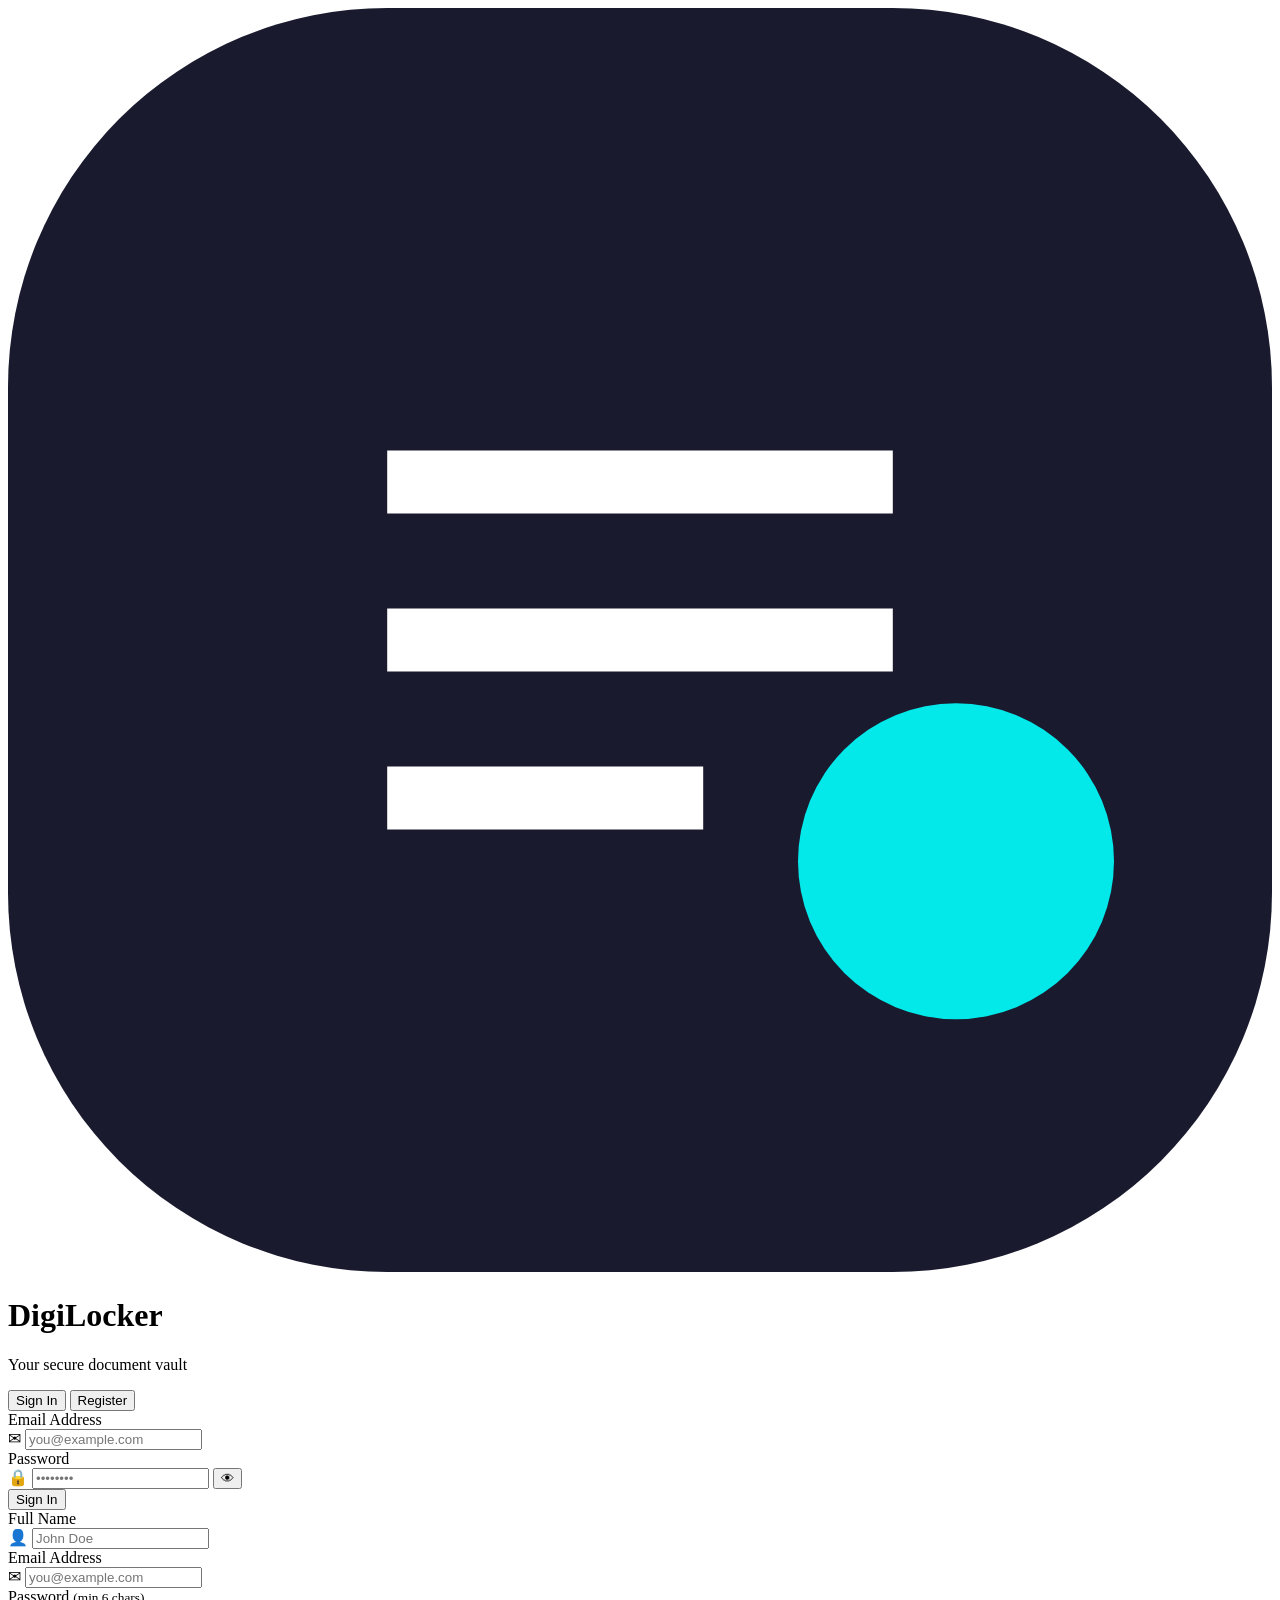
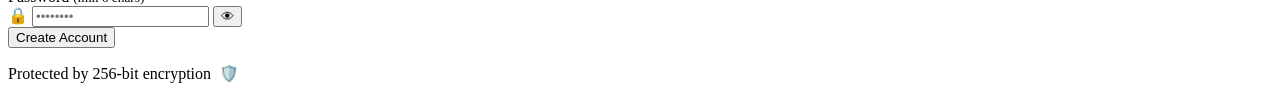
==== index.html @ 4f8f4fd8 "final commit" ====
<!DOCTYPE html>
<html lang="en">
<head>
  <meta charset="UTF-8" />
  <meta name="viewport" content="width=device-width, initial-scale=1.0" />
  <title>DigiLocker — Secure Document Vault</title>
  <link rel="preconnect" href="https://fonts.googleapis.com" />
  <link href="https://fonts.googleapis.com/css2?family=Syne:wght@400;600;700;800&family=DM+Sans:wght@300;400;500&display=swap" rel="stylesheet" />
  <link rel="stylesheet" href="css/style.css" />
</head>
<body class="auth-page">

  <!-- Animated background grid -->
  <div class="bg-grid"></div>
  <div class="bg-orb orb-1"></div>
  <div class="bg-orb orb-2"></div>

  <div class="auth-container">
    <!-- Brand -->
    <div class="brand">
      <div class="brand-icon">
        <svg viewBox="0 0 40 40" fill="none" xmlns="http://www.w3.org/2000/svg">
          <rect width="40" height="40" rx="12" fill="url(#grad)"/>
          <path d="M12 14h16v2H12zM12 19h16v2H12zM12 24h10v2H12z" fill="#fff"/>
          <circle cx="30" cy="27" r="5" fill="#0ff" opacity="0.9"/>
          <defs>
            <linearGradient id="grad" x1="0" y1="0" x2="40" y2="40">
              <stop offset="0%" stop-color="#1a1a2e"/>
              <stop offset="100%" stop-color="#16213e"/>
            </linearGradient>
          </defs>
        </svg>
      </div>
      <div>
        <h1 class="brand-name">DigiLocker</h1>
        <p class="brand-tagline">Your secure document vault</p>
      </div>
    </div>

    <!-- Auth Card -->
    <div class="auth-card" id="authCard">
      <!-- Tab Switcher -->
      <div class="tab-row">
        <button class="tab-btn active" id="loginTab" onclick="switchTab('login')">Sign In</button>
        <button class="tab-btn" id="registerTab" onclick="switchTab('register')">Register</button>
        <div class="tab-indicator" id="tabIndicator"></div>
      </div>

      <!-- Error / Success Banner -->
      <div class="alert" id="alert" style="display:none"></div>

      <!-- ── Login Form ── -->
      <form id="loginForm" class="auth-form" onsubmit="handleLogin(event)">
        <div class="field">
          <label>Email Address</label>
          <div class="input-wrap">
            <span class="input-icon">✉</span>
            <input type="email" id="loginEmail" placeholder="you@example.com" required />
          </div>
        </div>
        <div class="field">
          <label>Password</label>
          <div class="input-wrap">
            <span class="input-icon">🔒</span>
            <input type="password" id="loginPassword" placeholder="••••••••" required />
            <button type="button" class="eye-btn" onclick="togglePw('loginPassword')">👁</button>
          </div>
        </div>
        <button type="submit" class="btn-primary" id="loginBtn">
          <span class="btn-text">Sign In</span>
          <span class="btn-loader" style="display:none">⏳</span>
        </button>
      </form>

      <!-- ── Register Form ── -->
      <form id="registerForm" class="auth-form hidden" onsubmit="handleRegister(event)">
        <div class="field">
          <label>Full Name</label>
          <div class="input-wrap">
            <span class="input-icon">👤</span>
            <input type="text" id="regName" placeholder="John Doe" required />
          </div>
        </div>
        <div class="field">
          <label>Email Address</label>
          <div class="input-wrap">
            <span class="input-icon">✉</span>
            <input type="email" id="regEmail" placeholder="you@example.com" required />
          </div>
        </div>
        <div class="field">
          <label>Password <small>(min 6 chars)</small></label>
          <div class="input-wrap">
            <span class="input-icon">🔒</span>
            <input type="password" id="regPassword" placeholder="••••••••" required minlength="6" />
            <button type="button" class="eye-btn" onclick="togglePw('regPassword')">👁</button>
          </div>
        </div>
        <button type="submit" class="btn-primary" id="registerBtn">
          <span class="btn-text">Create Account</span>
          <span class="btn-loader" style="display:none">⏳</span>
        </button>
      </form>

      <p class="auth-footer">Protected by 256-bit encryption &nbsp;🛡️</p>
    </div>
  </div>

  <script src="js/config.js"></script>
  <script src="js/auth.js"></script>
</body>
</html>
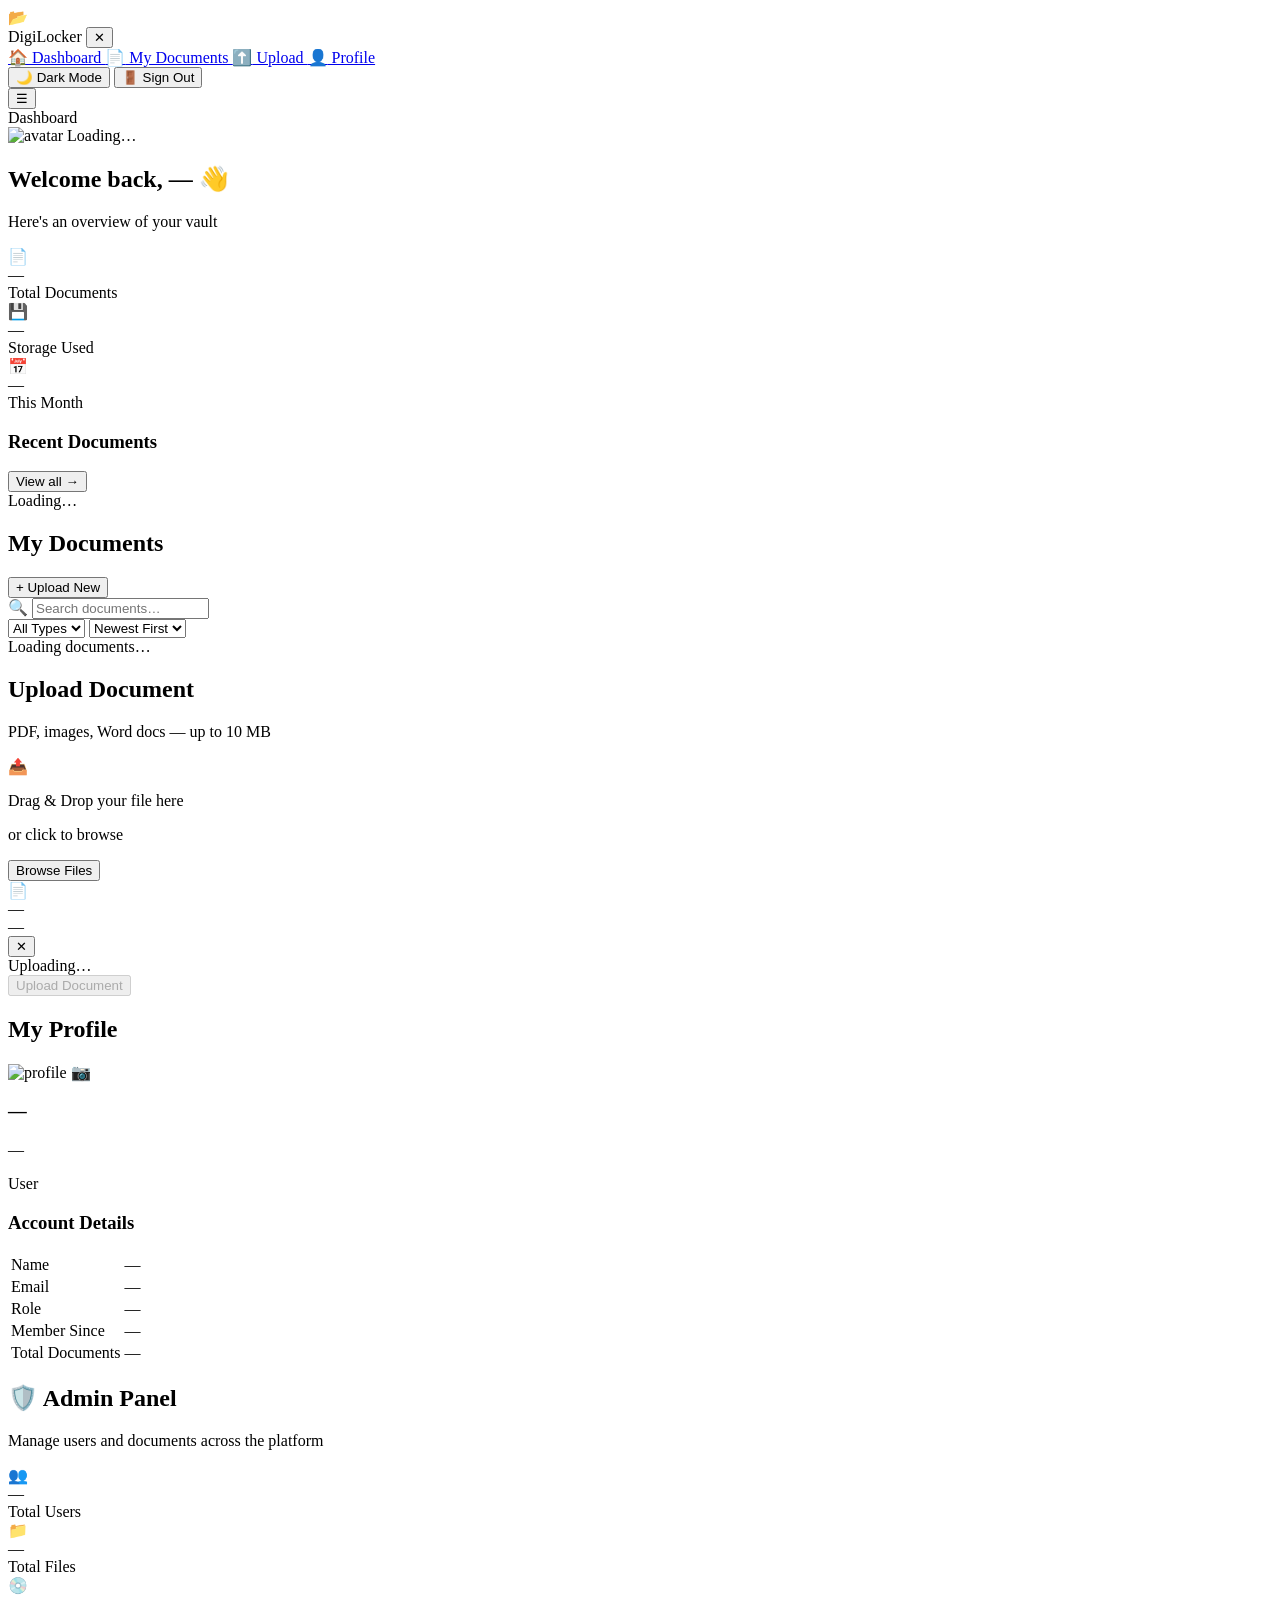
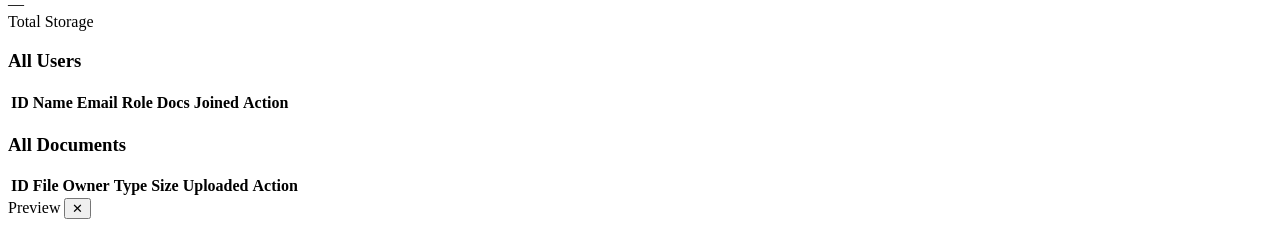
==== commit b1d21a61: "Rename frontend/index.html to index.html" ====
--- a/index.html
+++ b/index.html
@@ -3,110 +3,297 @@
 <head>
   <meta charset="UTF-8" />
   <meta name="viewport" content="width=device-width, initial-scale=1.0" />
-  <title>DigiLocker — Secure Document Vault</title>
+  <title>DigiLocker — Dashboard</title>
   <link rel="preconnect" href="https://fonts.googleapis.com" />
   <link href="https://fonts.googleapis.com/css2?family=Syne:wght@400;600;700;800&family=DM+Sans:wght@300;400;500&display=swap" rel="stylesheet" />
   <link rel="stylesheet" href="css/style.css" />
 </head>
-<body class="auth-page">
-
-  <!-- Animated background grid -->
-  <div class="bg-grid"></div>
-  <div class="bg-orb orb-1"></div>
-  <div class="bg-orb orb-2"></div>
-
-  <div class="auth-container">
-    <!-- Brand -->
-    <div class="brand">
-      <div class="brand-icon">
-        <svg viewBox="0 0 40 40" fill="none" xmlns="http://www.w3.org/2000/svg">
-          <rect width="40" height="40" rx="12" fill="url(#grad)"/>
-          <path d="M12 14h16v2H12zM12 19h16v2H12zM12 24h10v2H12z" fill="#fff"/>
-          <circle cx="30" cy="27" r="5" fill="#0ff" opacity="0.9"/>
-          <defs>
-            <linearGradient id="grad" x1="0" y1="0" x2="40" y2="40">
-              <stop offset="0%" stop-color="#1a1a2e"/>
-              <stop offset="100%" stop-color="#16213e"/>
-            </linearGradient>
-          </defs>
-        </svg>
+<body class="dashboard-page">
+
+  <!-- ── Sidebar ───────────────────────────────────────────── -->
+  <aside class="sidebar" id="sidebar">
+    <div class="sidebar-brand">
+      <div class="brand-icon-sm">📂</div>
+      <span class="brand-name-sm">DigiLocker</span>
+      <button class="close-sidebar-btn" onclick="toggleSidebar()">✕</button>
+    </div>
+
+    <nav class="sidebar-nav">
+      <a href="#" class="nav-item active" data-page="dashboard" onclick="navigateTo('dashboard', this)">
+        <span class="nav-icon">🏠</span> Dashboard
+      </a>
+      <a href="#" class="nav-item" data-page="documents" onclick="navigateTo('documents', this)">
+        <span class="nav-icon">📄</span> My Documents
+      </a>
+      <a href="#" class="nav-item" data-page="upload" onclick="navigateTo('upload', this)">
+        <span class="nav-icon">⬆️</span> Upload
+      </a>
+      <a href="#" class="nav-item" data-page="profile" onclick="navigateTo('profile', this)">
+        <span class="nav-icon">👤</span> Profile
+      </a>
+      <a href="#" class="nav-item" id="adminNavItem" data-page="admin" onclick="navigateTo('admin', this)" style="display:none">
+        <span class="nav-icon">🛡️</span> Admin Panel
+      </a>
+    </nav>
+
+    <div class="sidebar-bottom">
+      <button class="dark-toggle" id="darkToggle" onclick="toggleDark()">🌙 Dark Mode</button>
+      <button class="logout-btn" onclick="logout()">🚪 Sign Out</button>
+    </div>
+  </aside>
+
+  <!-- Overlay for mobile sidebar -->
+  <div class="sidebar-overlay" id="sidebarOverlay" onclick="toggleSidebar()"></div>
+
+  <!-- ── Main Area ─────────────────────────────────────────── -->
+  <div class="main-area">
+    <!-- Topbar -->
+    <header class="topbar">
+      <button class="menu-btn" onclick="toggleSidebar()">☰</button>
+      <div class="topbar-title" id="topbarTitle">Dashboard</div>
+      <div class="topbar-actions">
+        <div class="user-chip" id="userChip">
+          <img class="avatar-sm" id="topbarAvatar" src="https://api.dicebear.com/7.x/initials/svg?seed=U" alt="avatar"/>
+          <span id="topbarName">Loading…</span>
+        </div>
       </div>
-      <div>
-        <h1 class="brand-name">DigiLocker</h1>
-        <p class="brand-tagline">Your secure document vault</p>
+    </header>
+
+    <!-- ── Pages ── -->
+    <main class="content">
+
+      <!-- DASHBOARD PAGE -->
+      <section class="page active" id="page-dashboard">
+        <div class="page-header">
+          <h2>Welcome back, <span id="welcomeName">—</span> 👋</h2>
+          <p class="sub">Here's an overview of your vault</p>
+        </div>
+
+        <!-- Stats Cards -->
+        <div class="stats-grid">
+          <div class="stat-card teal">
+            <div class="stat-icon">📄</div>
+            <div class="stat-info">
+              <div class="stat-num" id="statDocs">—</div>
+              <div class="stat-label">Total Documents</div>
+            </div>
+          </div>
+          <div class="stat-card amber">
+            <div class="stat-icon">💾</div>
+            <div class="stat-info">
+              <div class="stat-num" id="statSize">—</div>
+              <div class="stat-label">Storage Used</div>
+            </div>
+          </div>
+          <div class="stat-card violet">
+            <div class="stat-icon">📅</div>
+            <div class="stat-info">
+              <div class="stat-num" id="statRecent">—</div>
+              <div class="stat-label">This Month</div>
+            </div>
+          </div>
+        </div>
+
+        <!-- Recent Documents -->
+        <div class="section-card">
+          <div class="section-head">
+            <h3>Recent Documents</h3>
+            <button class="btn-link" onclick="navigateTo('documents')">View all →</button>
+          </div>
+          <div class="doc-list" id="recentDocs">
+            <div class="loading-msg">Loading…</div>
+          </div>
+        </div>
+      </section>
+
+      <!-- DOCUMENTS PAGE -->
+      <section class="page" id="page-documents">
+        <div class="page-header">
+          <h2>My Documents</h2>
+          <button class="btn-primary sm" onclick="navigateTo('upload')">+ Upload New</button>
+        </div>
+
+        <!-- Search + Filter Bar -->
+        <div class="filter-bar">
+          <div class="search-wrap">
+            <span>🔍</span>
+            <input type="text" id="searchInput" placeholder="Search documents…" oninput="searchDocs()" />
+          </div>
+          <select id="typeFilter" onchange="searchDocs()">
+            <option value="">All Types</option>
+            <option value="pdf">PDF</option>
+            <option value="jpg">JPG</option>
+            <option value="png">PNG</option>
+            <option value="docx">DOCX</option>
+            <option value="txt">TXT</option>
+          </select>
+          <select id="sortSelect" onchange="searchDocs()">
+            <option value="newest">Newest First</option>
+            <option value="oldest">Oldest First</option>
+            <option value="name">Name A–Z</option>
+          </select>
+        </div>
+
+        <div class="doc-grid" id="docGrid">
+          <div class="loading-msg">Loading documents…</div>
+        </div>
+      </section>
+
+      <!-- UPLOAD PAGE -->
+      <section class="page" id="page-upload">
+        <div class="page-header">
+          <h2>Upload Document</h2>
+          <p class="sub">PDF, images, Word docs — up to 10 MB</p>
+        </div>
+
+        <div class="upload-card">
+          <div class="drop-zone" id="dropZone"
+               ondragover="event.preventDefault(); this.classList.add('dragover')"
+               ondragleave="this.classList.remove('dragover')"
+               ondrop="handleDrop(event)">
+            <div class="drop-icon">📤</div>
+            <p class="drop-title">Drag &amp; Drop your file here</p>
+            <p class="drop-sub">or click to browse</p>
+            <input type="file" id="fileInput" hidden
+                   accept=".pdf,.png,.jpg,.jpeg,.gif,.webp,.doc,.docx,.txt"
+                   onchange="handleFileSelect(event)" />
+            <button type="button" class="btn-secondary" onclick="document.getElementById('fileInput').click()">
+              Browse Files
+            </button>
+          </div>
+
+          <!-- Preview -->
+          <div class="file-preview hidden" id="filePreview">
+            <div class="preview-icon" id="previewIcon">📄</div>
+            <div class="preview-info">
+              <div class="preview-name" id="previewName">—</div>
+              <div class="preview-size" id="previewSize">—</div>
+            </div>
+            <button class="remove-file" onclick="clearFile()">✕</button>
+          </div>
+
+          <div class="upload-progress hidden" id="uploadProgress">
+            <div class="progress-bar"><div class="progress-fill" id="progressFill"></div></div>
+            <span id="progressText">Uploading…</span>
+          </div>
+
+          <button class="btn-primary" id="uploadBtn" onclick="uploadFile()" disabled>
+            Upload Document
+          </button>
+        </div>
+
+        <div class="alert" id="uploadAlert" style="display:none"></div>
+      </section>
+
+      <!-- PROFILE PAGE -->
+      <section class="page" id="page-profile">
+        <div class="page-header">
+          <h2>My Profile</h2>
+        </div>
+
+        <div class="profile-card">
+          <div class="profile-pic-wrap">
+            <img class="profile-pic" id="profilePic" src="" alt="profile" />
+            <label class="pic-edit-btn" for="picInput">📷</label>
+            <input type="file" id="picInput" hidden accept="image/*" onchange="uploadProfilePic(event)" />
+          </div>
+          <div class="profile-info">
+            <h3 id="profileName">—</h3>
+            <p id="profileEmail">—</p>
+            <span class="badge" id="profileBadge">User</span>
+          </div>
+        </div>
+
+        <div class="section-card">
+          <h3>Account Details</h3>
+          <table class="info-table">
+            <tr><td>Name</td><td id="infoName">—</td></tr>
+            <tr><td>Email</td><td id="infoEmail">—</td></tr>
+            <tr><td>Role</td><td id="infoRole">—</td></tr>
+            <tr><td>Member Since</td><td id="infoJoined">—</td></tr>
+            <tr><td>Total Documents</td><td id="infoDocCount">—</td></tr>
+          </table>
+        </div>
+      </section>
+
+      <!-- ADMIN PAGE -->
+      <section class="page" id="page-admin">
+        <div class="page-header">
+          <h2>🛡️ Admin Panel</h2>
+          <p class="sub">Manage users and documents across the platform</p>
+        </div>
+
+        <!-- Admin Stats -->
+        <div class="stats-grid" id="adminStats">
+          <div class="stat-card teal">
+            <div class="stat-icon">👥</div>
+            <div class="stat-info">
+              <div class="stat-num" id="adminUserCount">—</div>
+              <div class="stat-label">Total Users</div>
+            </div>
+          </div>
+          <div class="stat-card amber">
+            <div class="stat-icon">📁</div>
+            <div class="stat-info">
+              <div class="stat-num" id="adminDocCount">—</div>
+              <div class="stat-label">Total Files</div>
+            </div>
+          </div>
+          <div class="stat-card violet">
+            <div class="stat-icon">💿</div>
+            <div class="stat-info">
+              <div class="stat-num" id="adminTotalSize">—</div>
+              <div class="stat-label">Total Storage</div>
+            </div>
+          </div>
+        </div>
+
+        <!-- Users Table -->
+        <div class="section-card">
+          <h3>All Users</h3>
+          <div class="table-wrap">
+            <table class="data-table" id="usersTable">
+              <thead>
+                <tr>
+                  <th>ID</th><th>Name</th><th>Email</th><th>Role</th><th>Docs</th><th>Joined</th><th>Action</th>
+                </tr>
+              </thead>
+              <tbody id="usersTableBody"></tbody>
+            </table>
+          </div>
+        </div>
+
+        <!-- Documents Table -->
+        <div class="section-card">
+          <h3>All Documents</h3>
+          <div class="table-wrap">
+            <table class="data-table" id="adminDocsTable">
+              <thead>
+                <tr>
+                  <th>ID</th><th>File</th><th>Owner</th><th>Type</th><th>Size</th><th>Uploaded</th><th>Action</th>
+                </tr>
+              </thead>
+              <tbody id="adminDocsBody"></tbody>
+            </table>
+          </div>
+        </div>
+      </section>
+
+    </main>
+  </div>
+
+  <!-- Preview Modal -->
+  <div class="modal-overlay hidden" id="previewModal">
+    <div class="modal">
+      <div class="modal-header">
+        <span id="modalTitle">Preview</span>
+        <button onclick="closeModal()">✕</button>
       </div>
-    </div>
-
-    <!-- Auth Card -->
-    <div class="auth-card" id="authCard">
-      <!-- Tab Switcher -->
-      <div class="tab-row">
-        <button class="tab-btn active" id="loginTab" onclick="switchTab('login')">Sign In</button>
-        <button class="tab-btn" id="registerTab" onclick="switchTab('register')">Register</button>
-        <div class="tab-indicator" id="tabIndicator"></div>
-      </div>
-
-      <!-- Error / Success Banner -->
-      <div class="alert" id="alert" style="display:none"></div>
-
-      <!-- ── Login Form ── -->
-      <form id="loginForm" class="auth-form" onsubmit="handleLogin(event)">
-        <div class="field">
-          <label>Email Address</label>
-          <div class="input-wrap">
-            <span class="input-icon">✉</span>
-            <input type="email" id="loginEmail" placeholder="you@example.com" required />
-          </div>
-        </div>
-        <div class="field">
-          <label>Password</label>
-          <div class="input-wrap">
-            <span class="input-icon">🔒</span>
-            <input type="password" id="loginPassword" placeholder="••••••••" required />
-            <button type="button" class="eye-btn" onclick="togglePw('loginPassword')">👁</button>
-          </div>
-        </div>
-        <button type="submit" class="btn-primary" id="loginBtn">
-          <span class="btn-text">Sign In</span>
-          <span class="btn-loader" style="display:none">⏳</span>
-        </button>
-      </form>
-
-      <!-- ── Register Form ── -->
-      <form id="registerForm" class="auth-form hidden" onsubmit="handleRegister(event)">
-        <div class="field">
-          <label>Full Name</label>
-          <div class="input-wrap">
-            <span class="input-icon">👤</span>
-            <input type="text" id="regName" placeholder="John Doe" required />
-          </div>
-        </div>
-        <div class="field">
-          <label>Email Address</label>
-          <div class="input-wrap">
-            <span class="input-icon">✉</span>
-            <input type="email" id="regEmail" placeholder="you@example.com" required />
-          </div>
-        </div>
-        <div class="field">
-          <label>Password <small>(min 6 chars)</small></label>
-          <div class="input-wrap">
-            <span class="input-icon">🔒</span>
-            <input type="password" id="regPassword" placeholder="••••••••" required minlength="6" />
-            <button type="button" class="eye-btn" onclick="togglePw('regPassword')">👁</button>
-          </div>
-        </div>
-        <button type="submit" class="btn-primary" id="registerBtn">
-          <span class="btn-text">Create Account</span>
-          <span class="btn-loader" style="display:none">⏳</span>
-        </button>
-      </form>
-
-      <p class="auth-footer">Protected by 256-bit encryption &nbsp;🛡️</p>
+      <div class="modal-body" id="modalBody"></div>
     </div>
   </div>
 
   <script src="js/config.js"></script>
-  <script src="js/auth.js"></script>
+  <script src="js/dashboard.js"></script>
 </body>
 </html>
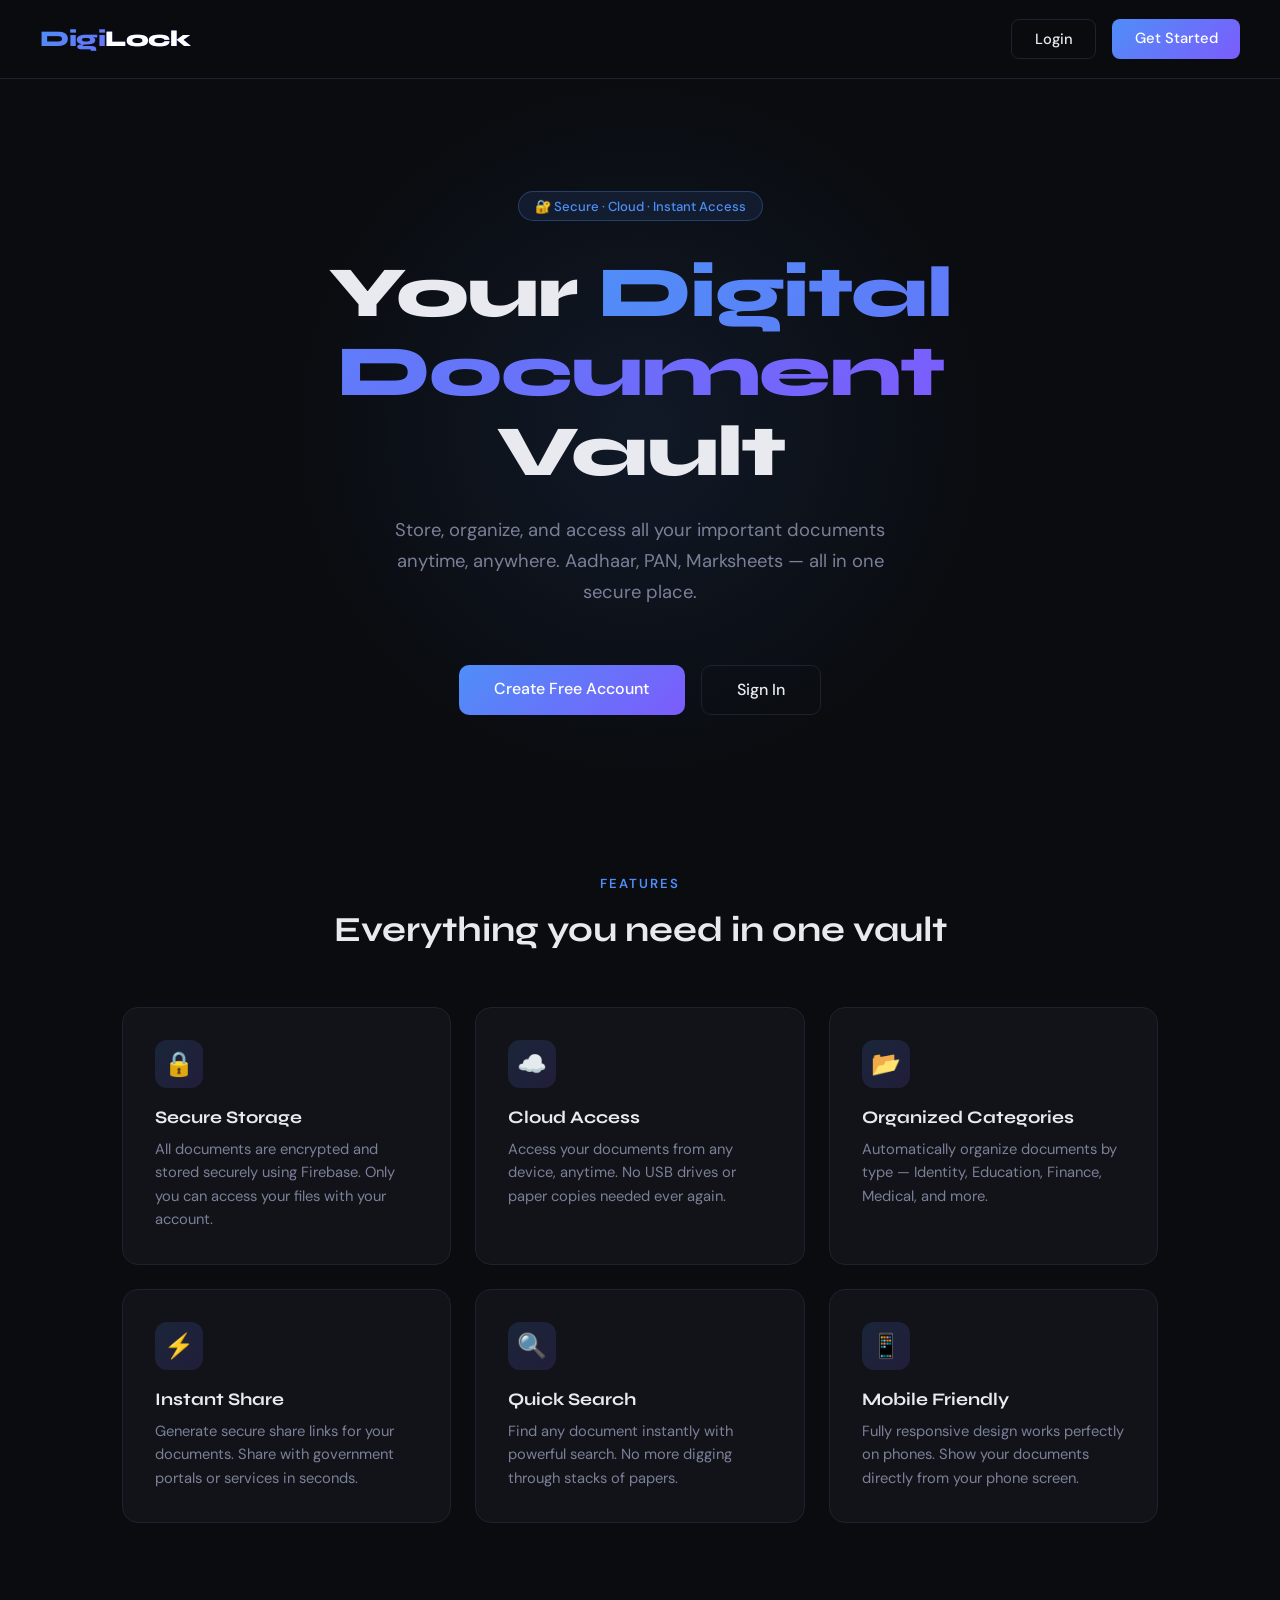
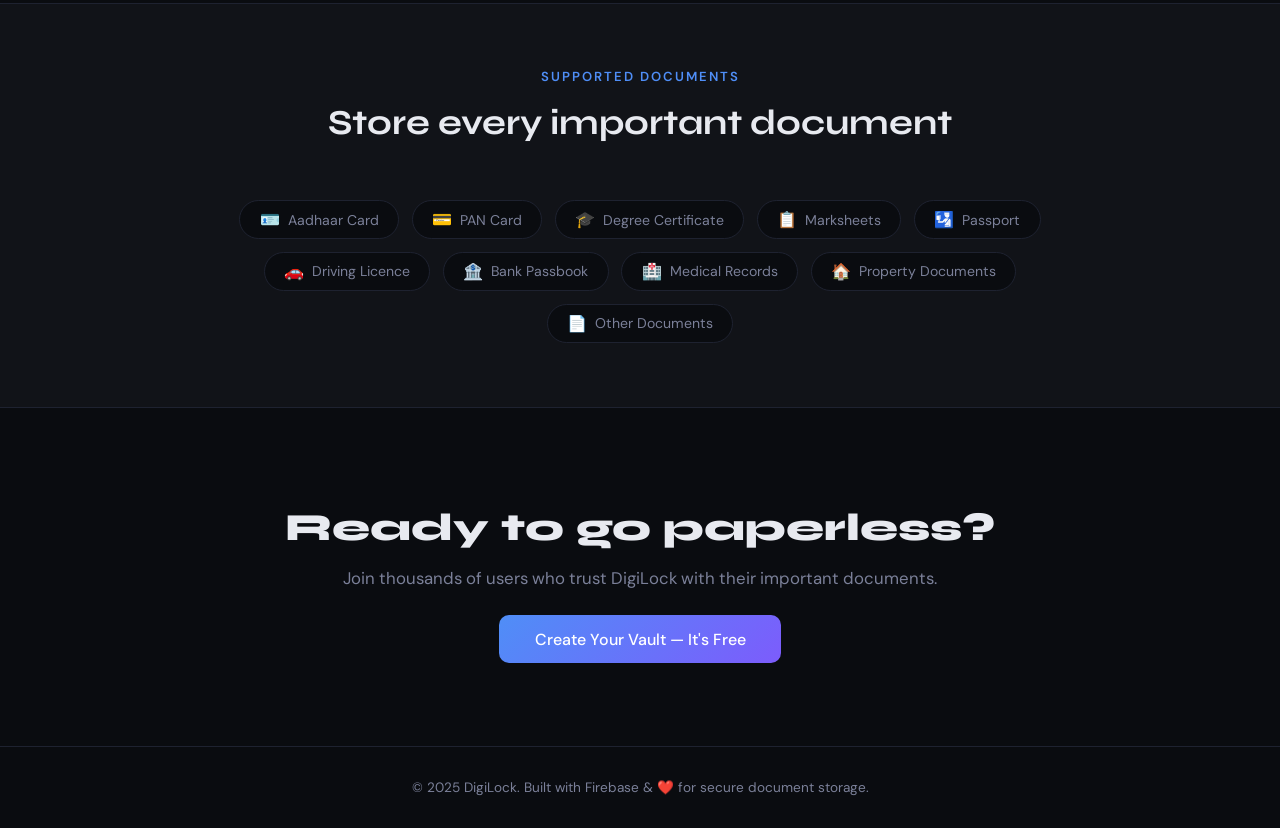
==== commit 09464f8c: "Add files via upload" ====
--- a/index.html
+++ b/index.html
@@ -2,298 +2,148 @@
 <html lang="en">
 <head>
   <meta charset="UTF-8" />
-  <meta name="viewport" content="width=device-width, initial-scale=1.0" />
-  <title>DigiLocker — Dashboard</title>
-  <link rel="preconnect" href="https://fonts.googleapis.com" />
-  <link href="https://fonts.googleapis.com/css2?family=Syne:wght@400;600;700;800&family=DM+Sans:wght@300;400;500&display=swap" rel="stylesheet" />
-  <link rel="stylesheet" href="css/style.css" />
+  <meta name="viewport" content="width=device-width, initial-scale=1.0"/>
+  <title>DigiLock – Your Digital Document Vault</title>
+  <link href="https://fonts.googleapis.com/css2?family=Syne:wght@400;600;700;800&family=DM+Sans:wght@300;400;500&display=swap" rel="stylesheet"/>
+  <style>
+    *, *::before, *::after { box-sizing: border-box; margin: 0; padding: 0; }
+    :root {
+      --bg: #0a0c10;
+      --surface: #111318;
+      --border: #1e2230;
+      --accent: #4f8ef7;
+      --accent2: #7c5cfc;
+      --text: #e8eaf0;
+      --muted: #7b8099;
+      --glow: rgba(79,142,247,0.18);
+    }
+    body { background: var(--bg); color: var(--text); font-family: 'DM Sans', sans-serif; min-height: 100vh; overflow-x: hidden; }
+    /* NAV */
+    nav { display: flex; align-items: center; justify-content: space-between; padding: 1.2rem 2.5rem; border-bottom: 1px solid var(--border); position: sticky; top: 0; background: rgba(10,12,16,0.92); backdrop-filter: blur(12px); z-index: 100; }
+    .logo { font-family: 'Syne', sans-serif; font-weight: 800; font-size: 1.4rem; background: linear-gradient(135deg, var(--accent), var(--accent2)); -webkit-background-clip: text; -webkit-text-fill-color: transparent; letter-spacing: -0.5px; }
+    .logo span { color: #fff; -webkit-text-fill-color: #fff; }
+    .nav-links { display: flex; gap: 1rem; }
+    .btn { padding: 0.55rem 1.4rem; border-radius: 8px; font-family: 'DM Sans', sans-serif; font-size: 0.92rem; font-weight: 500; cursor: pointer; text-decoration: none; transition: all 0.2s; border: none; }
+    .btn-ghost { background: transparent; color: var(--text); border: 1px solid var(--border); }
+    .btn-ghost:hover { border-color: var(--accent); color: var(--accent); }
+    .btn-primary { background: linear-gradient(135deg, var(--accent), var(--accent2)); color: #fff; }
+    .btn-primary:hover { opacity: 0.88; transform: translateY(-1px); box-shadow: 0 8px 24px var(--glow); }
+    /* HERO */
+    .hero { display: flex; flex-direction: column; align-items: center; text-align: center; padding: 7rem 2rem 5rem; position: relative; }
+    .hero::before { content: ''; position: absolute; top: 0; left: 50%; transform: translateX(-50%); width: 700px; height: 700px; background: radial-gradient(ellipse at center, rgba(79,142,247,0.1) 0%, transparent 70%); pointer-events: none; }
+    .badge { display: inline-flex; align-items: center; gap: 0.5rem; background: rgba(79,142,247,0.1); border: 1px solid rgba(79,142,247,0.3); color: var(--accent); font-size: 0.82rem; font-weight: 500; padding: 0.35rem 1rem; border-radius: 100px; margin-bottom: 2rem; animation: fadeUp 0.6s ease both; }
+    .hero h1 { font-family: 'Syne', sans-serif; font-size: clamp(2.5rem, 6vw, 4.5rem); font-weight: 800; line-height: 1.1; letter-spacing: -1.5px; max-width: 750px; animation: fadeUp 0.6s 0.1s ease both; }
+    .hero h1 .grad { background: linear-gradient(135deg, var(--accent), var(--accent2)); -webkit-background-clip: text; -webkit-text-fill-color: transparent; }
+    .hero p { color: var(--muted); font-size: 1.15rem; max-width: 520px; margin: 1.5rem auto; line-height: 1.7; animation: fadeUp 0.6s 0.2s ease both; }
+    .hero-btns { display: flex; gap: 1rem; margin-top: 2rem; animation: fadeUp 0.6s 0.3s ease both; }
+    .btn-lg { padding: 0.85rem 2.2rem; font-size: 1rem; border-radius: 10px; }
+    /* FEATURES */
+    .features { padding: 5rem 2rem; max-width: 1100px; margin: 0 auto; }
+    .section-label { text-align: center; color: var(--accent); font-size: 0.82rem; font-weight: 600; letter-spacing: 2px; text-transform: uppercase; margin-bottom: 1rem; }
+    .section-title { text-align: center; font-family: 'Syne', sans-serif; font-size: 2.2rem; font-weight: 700; margin-bottom: 3.5rem; }
+    .grid3 { display: grid; grid-template-columns: repeat(auto-fit, minmax(280px, 1fr)); gap: 1.5rem; }
+    .card { background: var(--surface); border: 1px solid var(--border); border-radius: 16px; padding: 2rem; transition: border-color 0.2s, transform 0.2s; }
+    .card:hover { border-color: var(--accent); transform: translateY(-4px); }
+    .card-icon { width: 48px; height: 48px; border-radius: 12px; background: linear-gradient(135deg, rgba(79,142,247,0.15), rgba(124,92,252,0.15)); display: flex; align-items: center; justify-content: center; font-size: 1.5rem; margin-bottom: 1.2rem; }
+    .card h3 { font-family: 'Syne', sans-serif; font-size: 1.1rem; font-weight: 700; margin-bottom: 0.6rem; }
+    .card p { color: var(--muted); font-size: 0.92rem; line-height: 1.6; }
+    /* DOC TYPES */
+    .doc-types { padding: 4rem 2rem; background: var(--surface); border-top: 1px solid var(--border); border-bottom: 1px solid var(--border); }
+    .doc-types-inner { max-width: 900px; margin: 0 auto; text-align: center; }
+    .doc-chips { display: flex; flex-wrap: wrap; justify-content: center; gap: 0.8rem; margin-top: 2.5rem; }
+    .chip { background: var(--bg); border: 1px solid var(--border); border-radius: 100px; padding: 0.5rem 1.2rem; font-size: 0.88rem; color: var(--muted); display: flex; align-items: center; gap: 0.5rem; }
+    .chip span { font-size: 1rem; }
+    /* CTA */
+    .cta { text-align: center; padding: 6rem 2rem; }
+    .cta h2 { font-family: 'Syne', sans-serif; font-size: 2.4rem; font-weight: 800; margin-bottom: 1rem; }
+    .cta p { color: var(--muted); margin-bottom: 2.5rem; font-size: 1.05rem; }
+    footer { text-align: center; color: var(--muted); font-size: 0.85rem; padding: 2rem; border-top: 1px solid var(--border); }
+    @keyframes fadeUp { from { opacity: 0; transform: translateY(24px); } to { opacity: 1; transform: translateY(0); } }
+  </style>
 </head>
-<body class="dashboard-page">
+<body>
 
-  <!-- ── Sidebar ───────────────────────────────────────────── -->
-  <aside class="sidebar" id="sidebar">
-    <div class="sidebar-brand">
-      <div class="brand-icon-sm">📂</div>
-      <span class="brand-name-sm">DigiLocker</span>
-      <button class="close-sidebar-btn" onclick="toggleSidebar()">✕</button>
+<nav>
+  <div class="logo">Digi<span>Lock</span></div>
+  <div class="nav-links">
+    <a href="login.html" class="btn btn-ghost">Login</a>
+    <a href="register.html" class="btn btn-primary">Get Started</a>
+  </div>
+</nav>
+
+<section class="hero">
+  <div class="badge">🔐 Secure · Cloud · Instant Access</div>
+  <h1>Your <span class="grad">Digital Document</span> Vault</h1>
+  <p>Store, organize, and access all your important documents anytime, anywhere. Aadhaar, PAN, Marksheets — all in one secure place.</p>
+  <div class="hero-btns">
+    <a href="register.html" class="btn btn-primary btn-lg">Create Free Account</a>
+    <a href="login.html" class="btn btn-ghost btn-lg">Sign In</a>
+  </div>
+</section>
+
+<section class="features">
+  <p class="section-label">Features</p>
+  <h2 class="section-title">Everything you need in one vault</h2>
+  <div class="grid3">
+    <div class="card">
+      <div class="card-icon">🔒</div>
+      <h3>Secure Storage</h3>
+      <p>All documents are encrypted and stored securely using Firebase. Only you can access your files with your account.</p>
     </div>
-
-    <nav class="sidebar-nav">
-      <a href="#" class="nav-item active" data-page="dashboard" onclick="navigateTo('dashboard', this)">
-        <span class="nav-icon">🏠</span> Dashboard
-      </a>
-      <a href="#" class="nav-item" data-page="documents" onclick="navigateTo('documents', this)">
-        <span class="nav-icon">📄</span> My Documents
-      </a>
-      <a href="#" class="nav-item" data-page="upload" onclick="navigateTo('upload', this)">
-        <span class="nav-icon">⬆️</span> Upload
-      </a>
-      <a href="#" class="nav-item" data-page="profile" onclick="navigateTo('profile', this)">
-        <span class="nav-icon">👤</span> Profile
-      </a>
-      <a href="#" class="nav-item" id="adminNavItem" data-page="admin" onclick="navigateTo('admin', this)" style="display:none">
-        <span class="nav-icon">🛡️</span> Admin Panel
-      </a>
-    </nav>
-
-    <div class="sidebar-bottom">
-      <button class="dark-toggle" id="darkToggle" onclick="toggleDark()">🌙 Dark Mode</button>
-      <button class="logout-btn" onclick="logout()">🚪 Sign Out</button>
+    <div class="card">
+      <div class="card-icon">☁️</div>
+      <h3>Cloud Access</h3>
+      <p>Access your documents from any device, anytime. No USB drives or paper copies needed ever again.</p>
     </div>
-  </aside>
-
-  <!-- Overlay for mobile sidebar -->
-  <div class="sidebar-overlay" id="sidebarOverlay" onclick="toggleSidebar()"></div>
-
-  <!-- ── Main Area ─────────────────────────────────────────── -->
-  <div class="main-area">
-    <!-- Topbar -->
-    <header class="topbar">
-      <button class="menu-btn" onclick="toggleSidebar()">☰</button>
-      <div class="topbar-title" id="topbarTitle">Dashboard</div>
-      <div class="topbar-actions">
-        <div class="user-chip" id="userChip">
-          <img class="avatar-sm" id="topbarAvatar" src="https://api.dicebear.com/7.x/initials/svg?seed=U" alt="avatar"/>
-          <span id="topbarName">Loading…</span>
-        </div>
-      </div>
-    </header>
-
-    <!-- ── Pages ── -->
-    <main class="content">
-
-      <!-- DASHBOARD PAGE -->
-      <section class="page active" id="page-dashboard">
-        <div class="page-header">
-          <h2>Welcome back, <span id="welcomeName">—</span> 👋</h2>
-          <p class="sub">Here's an overview of your vault</p>
-        </div>
-
-        <!-- Stats Cards -->
-        <div class="stats-grid">
-          <div class="stat-card teal">
-            <div class="stat-icon">📄</div>
-            <div class="stat-info">
-              <div class="stat-num" id="statDocs">—</div>
-              <div class="stat-label">Total Documents</div>
-            </div>
-          </div>
-          <div class="stat-card amber">
-            <div class="stat-icon">💾</div>
-            <div class="stat-info">
-              <div class="stat-num" id="statSize">—</div>
-              <div class="stat-label">Storage Used</div>
-            </div>
-          </div>
-          <div class="stat-card violet">
-            <div class="stat-icon">📅</div>
-            <div class="stat-info">
-              <div class="stat-num" id="statRecent">—</div>
-              <div class="stat-label">This Month</div>
-            </div>
-          </div>
-        </div>
-
-        <!-- Recent Documents -->
-        <div class="section-card">
-          <div class="section-head">
-            <h3>Recent Documents</h3>
-            <button class="btn-link" onclick="navigateTo('documents')">View all →</button>
-          </div>
-          <div class="doc-list" id="recentDocs">
-            <div class="loading-msg">Loading…</div>
-          </div>
-        </div>
-      </section>
-
-      <!-- DOCUMENTS PAGE -->
-      <section class="page" id="page-documents">
-        <div class="page-header">
-          <h2>My Documents</h2>
-          <button class="btn-primary sm" onclick="navigateTo('upload')">+ Upload New</button>
-        </div>
-
-        <!-- Search + Filter Bar -->
-        <div class="filter-bar">
-          <div class="search-wrap">
-            <span>🔍</span>
-            <input type="text" id="searchInput" placeholder="Search documents…" oninput="searchDocs()" />
-          </div>
-          <select id="typeFilter" onchange="searchDocs()">
-            <option value="">All Types</option>
-            <option value="pdf">PDF</option>
-            <option value="jpg">JPG</option>
-            <option value="png">PNG</option>
-            <option value="docx">DOCX</option>
-            <option value="txt">TXT</option>
-          </select>
-          <select id="sortSelect" onchange="searchDocs()">
-            <option value="newest">Newest First</option>
-            <option value="oldest">Oldest First</option>
-            <option value="name">Name A–Z</option>
-          </select>
-        </div>
-
-        <div class="doc-grid" id="docGrid">
-          <div class="loading-msg">Loading documents…</div>
-        </div>
-      </section>
-
-      <!-- UPLOAD PAGE -->
-      <section class="page" id="page-upload">
-        <div class="page-header">
-          <h2>Upload Document</h2>
-          <p class="sub">PDF, images, Word docs — up to 10 MB</p>
-        </div>
-
-        <div class="upload-card">
-          <div class="drop-zone" id="dropZone"
-               ondragover="event.preventDefault(); this.classList.add('dragover')"
-               ondragleave="this.classList.remove('dragover')"
-               ondrop="handleDrop(event)">
-            <div class="drop-icon">📤</div>
-            <p class="drop-title">Drag &amp; Drop your file here</p>
-            <p class="drop-sub">or click to browse</p>
-            <input type="file" id="fileInput" hidden
-                   accept=".pdf,.png,.jpg,.jpeg,.gif,.webp,.doc,.docx,.txt"
-                   onchange="handleFileSelect(event)" />
-            <button type="button" class="btn-secondary" onclick="document.getElementById('fileInput').click()">
-              Browse Files
-            </button>
-          </div>
-
-          <!-- Preview -->
-          <div class="file-preview hidden" id="filePreview">
-            <div class="preview-icon" id="previewIcon">📄</div>
-            <div class="preview-info">
-              <div class="preview-name" id="previewName">—</div>
-              <div class="preview-size" id="previewSize">—</div>
-            </div>
-            <button class="remove-file" onclick="clearFile()">✕</button>
-          </div>
-
-          <div class="upload-progress hidden" id="uploadProgress">
-            <div class="progress-bar"><div class="progress-fill" id="progressFill"></div></div>
-            <span id="progressText">Uploading…</span>
-          </div>
-
-          <button class="btn-primary" id="uploadBtn" onclick="uploadFile()" disabled>
-            Upload Document
-          </button>
-        </div>
-
-        <div class="alert" id="uploadAlert" style="display:none"></div>
-      </section>
-
-      <!-- PROFILE PAGE -->
-      <section class="page" id="page-profile">
-        <div class="page-header">
-          <h2>My Profile</h2>
-        </div>
-
-        <div class="profile-card">
-          <div class="profile-pic-wrap">
-            <img class="profile-pic" id="profilePic" src="" alt="profile" />
-            <label class="pic-edit-btn" for="picInput">📷</label>
-            <input type="file" id="picInput" hidden accept="image/*" onchange="uploadProfilePic(event)" />
-          </div>
-          <div class="profile-info">
-            <h3 id="profileName">—</h3>
-            <p id="profileEmail">—</p>
-            <span class="badge" id="profileBadge">User</span>
-          </div>
-        </div>
-
-        <div class="section-card">
-          <h3>Account Details</h3>
-          <table class="info-table">
-            <tr><td>Name</td><td id="infoName">—</td></tr>
-            <tr><td>Email</td><td id="infoEmail">—</td></tr>
-            <tr><td>Role</td><td id="infoRole">—</td></tr>
-            <tr><td>Member Since</td><td id="infoJoined">—</td></tr>
-            <tr><td>Total Documents</td><td id="infoDocCount">—</td></tr>
-          </table>
-        </div>
-      </section>
-
-      <!-- ADMIN PAGE -->
-      <section class="page" id="page-admin">
-        <div class="page-header">
-          <h2>🛡️ Admin Panel</h2>
-          <p class="sub">Manage users and documents across the platform</p>
-        </div>
-
-        <!-- Admin Stats -->
-        <div class="stats-grid" id="adminStats">
-          <div class="stat-card teal">
-            <div class="stat-icon">👥</div>
-            <div class="stat-info">
-              <div class="stat-num" id="adminUserCount">—</div>
-              <div class="stat-label">Total Users</div>
-            </div>
-          </div>
-          <div class="stat-card amber">
-            <div class="stat-icon">📁</div>
-            <div class="stat-info">
-              <div class="stat-num" id="adminDocCount">—</div>
-              <div class="stat-label">Total Files</div>
-            </div>
-          </div>
-          <div class="stat-card violet">
-            <div class="stat-icon">💿</div>
-            <div class="stat-info">
-              <div class="stat-num" id="adminTotalSize">—</div>
-              <div class="stat-label">Total Storage</div>
-            </div>
-          </div>
-        </div>
-
-        <!-- Users Table -->
-        <div class="section-card">
-          <h3>All Users</h3>
-          <div class="table-wrap">
-            <table class="data-table" id="usersTable">
-              <thead>
-                <tr>
-                  <th>ID</th><th>Name</th><th>Email</th><th>Role</th><th>Docs</th><th>Joined</th><th>Action</th>
-                </tr>
-              </thead>
-              <tbody id="usersTableBody"></tbody>
-            </table>
-          </div>
-        </div>
-
-        <!-- Documents Table -->
-        <div class="section-card">
-          <h3>All Documents</h3>
-          <div class="table-wrap">
-            <table class="data-table" id="adminDocsTable">
-              <thead>
-                <tr>
-                  <th>ID</th><th>File</th><th>Owner</th><th>Type</th><th>Size</th><th>Uploaded</th><th>Action</th>
-                </tr>
-              </thead>
-              <tbody id="adminDocsBody"></tbody>
-            </table>
-          </div>
-        </div>
-      </section>
-
-    </main>
-  </div>
-
-  <!-- Preview Modal -->
-  <div class="modal-overlay hidden" id="previewModal">
-    <div class="modal">
-      <div class="modal-header">
-        <span id="modalTitle">Preview</span>
-        <button onclick="closeModal()">✕</button>
-      </div>
-      <div class="modal-body" id="modalBody"></div>
+    <div class="card">
+      <div class="card-icon">📂</div>
+      <h3>Organized Categories</h3>
+      <p>Automatically organize documents by type — Identity, Education, Finance, Medical, and more.</p>
+    </div>
+    <div class="card">
+      <div class="card-icon">⚡</div>
+      <h3>Instant Share</h3>
+      <p>Generate secure share links for your documents. Share with government portals or services in seconds.</p>
+    </div>
+    <div class="card">
+      <div class="card-icon">🔍</div>
+      <h3>Quick Search</h3>
+      <p>Find any document instantly with powerful search. No more digging through stacks of papers.</p>
+    </div>
+    <div class="card">
+      <div class="card-icon">📱</div>
+      <h3>Mobile Friendly</h3>
+      <p>Fully responsive design works perfectly on phones. Show your documents directly from your phone screen.</p>
     </div>
   </div>
+</section>
 
-  <script src="js/config.js"></script>
-  <script src="js/dashboard.js"></script>
+<section class="doc-types">
+  <div class="doc-types-inner">
+    <p class="section-label">Supported Documents</p>
+    <h2 class="section-title">Store every important document</h2>
+    <div class="doc-chips">
+      <div class="chip"><span>🪪</span> Aadhaar Card</div>
+      <div class="chip"><span>💳</span> PAN Card</div>
+      <div class="chip"><span>🎓</span> Degree Certificate</div>
+      <div class="chip"><span>📋</span> Marksheets</div>
+      <div class="chip"><span>🛂</span> Passport</div>
+      <div class="chip"><span>🚗</span> Driving Licence</div>
+      <div class="chip"><span>🏦</span> Bank Passbook</div>
+      <div class="chip"><span>🏥</span> Medical Records</div>
+      <div class="chip"><span>🏠</span> Property Documents</div>
+      <div class="chip"><span>📄</span> Other Documents</div>
+    </div>
+  </div>
+</section>
+
+<section class="cta">
+  <h2>Ready to go paperless?</h2>
+  <p>Join thousands of users who trust DigiLock with their important documents.</p>
+  <a href="register.html" class="btn btn-primary btn-lg">Create Your Vault — It's Free</a>
+</section>
+
+<footer>© 2025 DigiLock. Built with Firebase &amp; ❤️ for secure document storage.</footer>
+
 </body>
 </html>
